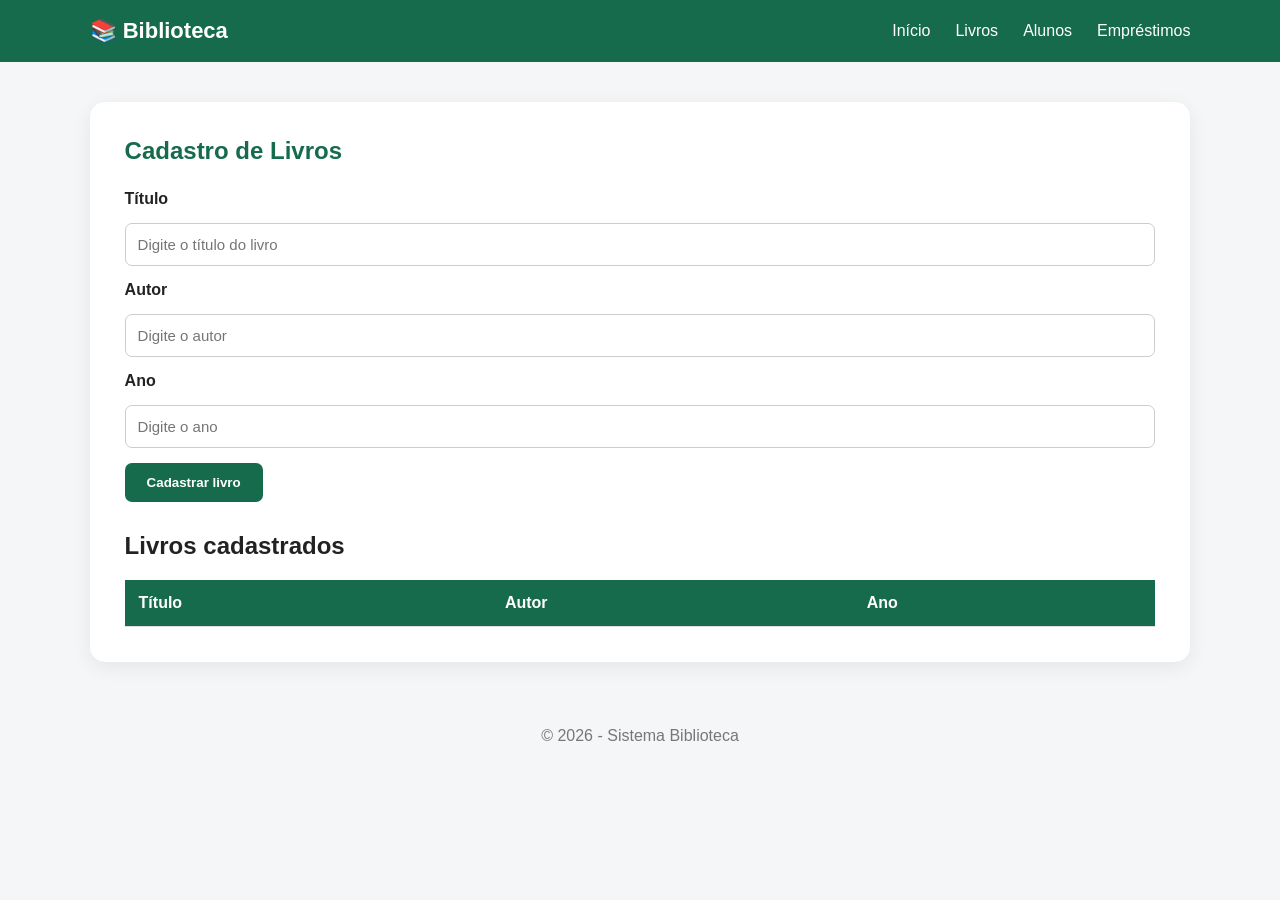
==== pages/livros.html @ 2948d111 "feat:estiliza a home do site" ====
<!DOCTYPE html>
<html lang="pt-BR">

<head>
<meta charset="UTF-8">
<meta name="viewport" content="width=device-width, initial-scale=1.0">

<title>Livros - Biblioteca</title>

<link rel="stylesheet" href="../css/style.css">
</head>

<body>

<header>

<div class="logo">
📚 Biblioteca
</div>

<nav>
<a href="../index.html">Início</a>
<a href="livros.html">Livros</a>
<a href="alunos.html">Alunos</a>
<a href="emprestimos.html">Empréstimos</a>
</nav>

</header>

<main class="container">

<section class="page">

<h1>Cadastro de Livros</h1>

<form class="form" id="formLivro">

<label for="titulo">Título</label>
<input
type="text"
id="titulo"
placeholder="Digite o título do livro"
required
>

<label for="autor">Autor</label>
<input
type="text"
id="autor"
placeholder="Digite o autor"
required
>

<label for="ano">Ano</label>
<input
type="number"
id="ano"
placeholder="Digite o ano"
required
>

<button type="submit">
Cadastrar livro
</button>

</form>

<h2>Livros cadastrados</h2>

<table>

<thead>
<tr>
<th>Título</th>
<th>Autor</th>
<th>Ano</th>
</tr>
</thead>

<tbody id="listaLivros">

</tbody>

</table>

</section>

</main>

<footer>
<p>© 2026 - Sistema Biblioteca</p>
</footer>

<script src="../js/script.js"></script>

</body>
</html>
---- css/style.css ----
* {
    margin: 0;
    padding: 0;
    box-sizing: border-box;
    }
    
    body {
    font-family: Arial, sans-serif;
    background: #f4f6f8;
    color: #222;
    }
    
    /* HEADER */
    
    header {
    background: #176b4d;
    color: white;
    padding: 18px 7%;
    display: flex;
    justify-content: space-between;
    align-items: center;
    }
    
    .logo {
    font-size: 22px;
    font-weight: bold;
    }
    
    nav {
    display: flex;
    gap: 25px;
    }
    
    nav a {
    color: white;
    text-decoration: none;
    font-weight: 500;
    }
    
    nav a:hover {
    opacity: 0.8;
    }
    
    /* CONTAINER */
    
    .container {
    width: 86%;
    max-width: 1200px;
    margin: auto;
    }
    
    /* HERO */
    
    .hero {
    margin-top: 40px;
    padding: 70px 50px;
    background: white;
    border-radius: 15px;
    box-shadow: 0 5px 20px rgba(0, 0, 0, 0.08);
    }
    
    .hero h1 {
    font-size: 42px;
    color: #176b4d;
    margin-bottom: 15px;
    }
    
    .hero p {
    font-size: 18px;
    color: #555;
    margin-bottom: 30px;
    }
    
    .btn {
    display: inline-block;
    background: #176b4d;
    color: white;
    text-decoration: none;
    padding: 13px 22px;
    border-radius: 8px;
    font-weight: bold;
    }
    
    .btn:hover {
    background: #12543d;
    }
    
    /* CARDS */
    
    .cards {
    display: grid;
    grid-template-columns: repeat(3, 1fr);
    gap: 25px;
    margin: 35px 0;
    }
    
    .card {
    background: white;
    padding: 30px;
    border-radius: 15px;
    box-shadow: 0 5px 20px rgba(0, 0, 0, 0.07);
    }
    
    .card span {
    font-size: 35px;
    }
    
    .card h2 {
    margin: 15px 0 10px;
    color: #176b4d;
    }
    
    .card p {
    color: #666;
    margin-bottom: 20px;
    }
    
    .card a {
    color: #176b4d;
    text-decoration: none;
    font-weight: bold;
    }
    
    /* PÁGINAS */
    
    .page {
    margin-top: 40px;
    background: white;
    padding: 35px;
    border-radius: 15px;
    box-shadow: 0 5px 20px rgba(0, 0, 0, 0.07);
    }
    
    .page h1 {
    color: #176b4d;
    margin-bottom: 25px;
    }
    
    /* FORMULÁRIOS */
    
    .form {
    display: grid;
    gap: 15px;
    margin-bottom: 30px;
    }
    
    .form label {
    font-weight: bold;
    }
    
    .form input,
    .form select {
    padding: 12px;
    border: 1px solid #ccc;
    border-radius: 7px;
    font-size: 15px;
    }
    
    .form button {
    width: fit-content;
    background: #176b4d;
    color: white;
    border: none;
    padding: 12px 22px;
    border-radius: 7px;
    cursor: pointer;
    font-weight: bold;
    }
    
    .form button:hover {
    background: #12543d;
    }
    
    /* TABELAS */
    
    table {
    width: 100%;
    border-collapse: collapse;
    margin-top: 20px;
    }
    
    th,
    td {
    padding: 14px;
    text-align: left;
    border-bottom: 1px solid #ddd;
    }
    
    th {
    background: #176b4d;
    color: white;
    }
    
    tr:hover {
    background: #f5f5f5;
    }
    
    /* FOOTER */
    
    footer {
    text-align: center;
    padding: 25px;
    margin-top: 40px;
    color: #777;
    }
    
    /* RESPONSIVO */
    
    @media (max-width: 800px) {
    
    header {
    flex-direction: column;
    gap: 15px;
    }
    
    nav {
    flex-wrap: wrap;
    justify-content: center;
    }
    
    .cards{
    grid-template-columns: 1fr;
    }
    
    .hero h1 {
    font-size: 32px;
    }
    }
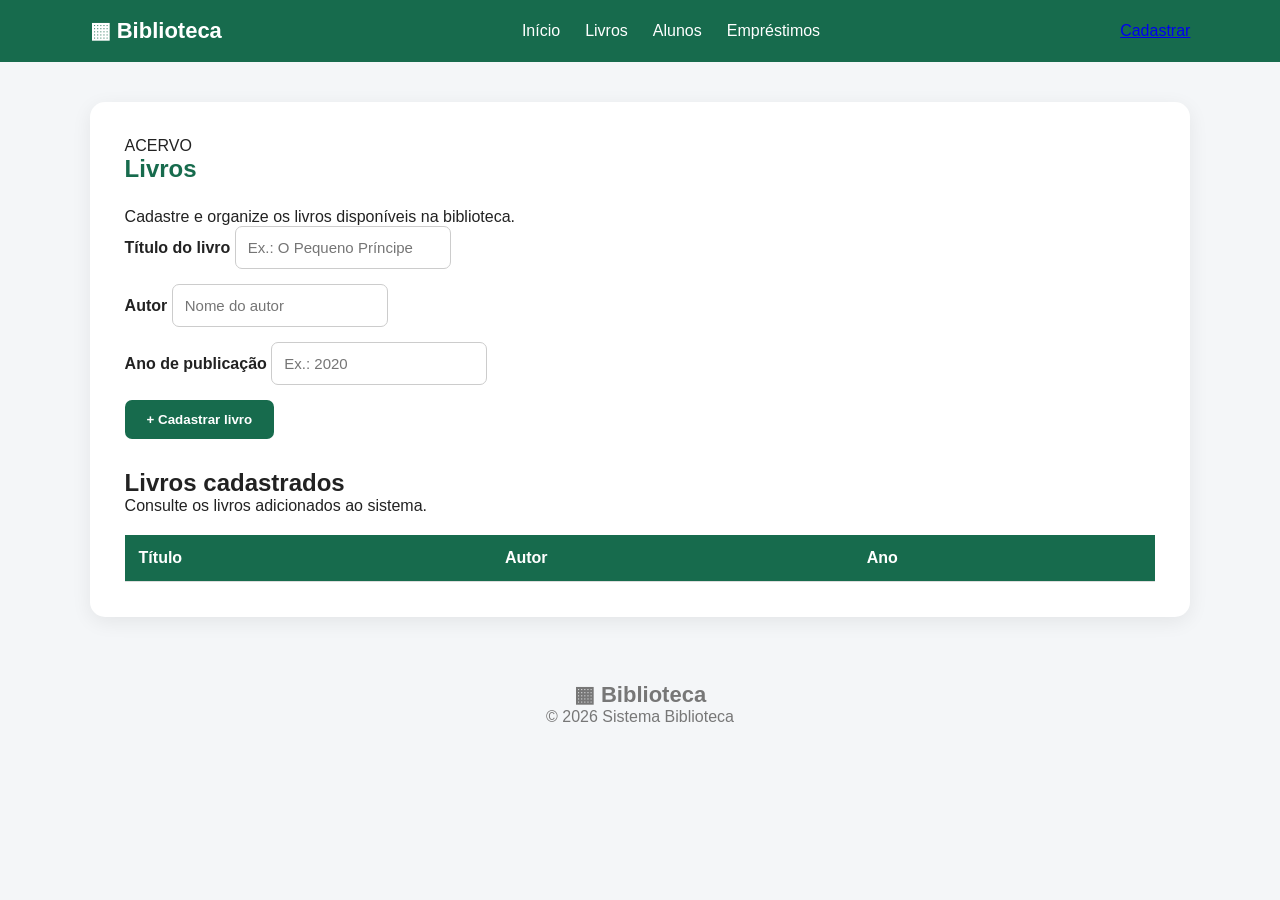
==== commit 1f78f354: "feat:melhora a página de livros" ====
--- a/pages/livros.html
+++ b/pages/livros.html
@@ -2,79 +2,168 @@
 <html lang="pt-BR">
 
 <head>
+
 <meta charset="UTF-8">
-<meta name="viewport" content="width=device-width, initial-scale=1.0">
-
-<title>Livros - Biblioteca</title>
+
+<meta name="viewport"
+content="width=device-width, initial-scale=1.0">
+
+<title>Livros | Biblioteca</title>
 
 <link rel="stylesheet" href="../css/style.css">
+
 </head>
 
 <body>
 
-<header>
+<header class="header">
 
 <div class="logo">
-📚 Biblioteca
-</div>
-
-<nav>
-<a href="../index.html">Início</a>
-<a href="livros.html">Livros</a>
-<a href="alunos.html">Alunos</a>
-<a href="emprestimos.html">Empréstimos</a>
+<span class="logo-icon">▦</span>
+<span>Biblioteca</span>
+</div>
+
+<nav class="nav">
+
+<a href="../index.html">
+Início
+</a>
+
+<a href="livros.html" class="active">
+Livros
+</a>
+
+<a href="alunos.html">
+Alunos
+</a>
+
+<a href="emprestimos.html">
+Empréstimos
+</a>
+
 </nav>
 
+<a href="cadastro.html" class="header-button">
+Cadastrar
+</a>
+
 </header>
 
+
 <main class="container">
 
 <section class="page">
 
-<h1>Cadastro de Livros</h1>
+<div class="page-header">
+
+<div>
+
+<span class="eyebrow">
+ACERVO
+</span>
+
+<h1>
+Livros
+</h1>
+
+<p>
+Cadastre e organize os livros
+disponíveis na biblioteca.
+</p>
+
+</div>
+
+</div>
+
 
 <form class="form" id="formLivro">
 
-<label for="titulo">Título</label>
+<div class="form-group">
+
+<label for="titulo">
+Título do livro
+</label>
+
 <input
 type="text"
 id="titulo"
-placeholder="Digite o título do livro"
+placeholder="Ex.: O Pequeno Príncipe"
 required
 >
 
-<label for="autor">Autor</label>
+</div>
+
+
+<div class="form-group">
+
+<label for="autor">
+Autor
+</label>
+
 <input
 type="text"
 id="autor"
-placeholder="Digite o autor"
+placeholder="Nome do autor"
 required
 >
 
-<label for="ano">Ano</label>
+</div>
+
+
+<div class="form-group">
+
+<label for="ano">
+Ano de publicação
+</label>
+
 <input
 type="number"
 id="ano"
-placeholder="Digite o ano"
+placeholder="Ex.: 2020"
 required
 >
 
-<button type="submit">
-Cadastrar livro
+</div>
+
+
+<button type="submit" class="primary-button">
++ Cadastrar livro
 </button>
 
 </form>
 
-<h2>Livros cadastrados</h2>
+
+<div class="table-container">
+
+<div class="table-header">
+
+<div>
+
+<h2>
+Livros cadastrados
+</h2>
+
+<p>
+Consulte os livros adicionados ao sistema.
+</p>
+
+</div>
+
+</div>
+
+
+<div class="table-scroll">
 
 <table>
 
 <thead>
+
 <tr>
 <th>Título</th>
 <th>Autor</th>
 <th>Ano</th>
 </tr>
+
 </thead>
 
 <tbody id="listaLivros">
@@ -83,15 +172,36 @@
 
 </table>
 
+</div>
+
+</div>
+
 </section>
 
 </main>
 
-<footer>
-<p>© 2026 - Sistema Biblioteca</p>
+
+<footer class="footer">
+
+<div class="logo">
+
+<span class="logo-icon">
+▦
+</span>
+
+Biblioteca
+
+</div>
+
+<p>
+© 2026 Sistema Biblioteca
+</p>
+
 </footer>
 
+
 <script src="../js/script.js"></script>
 
 </body>
+
 </html>
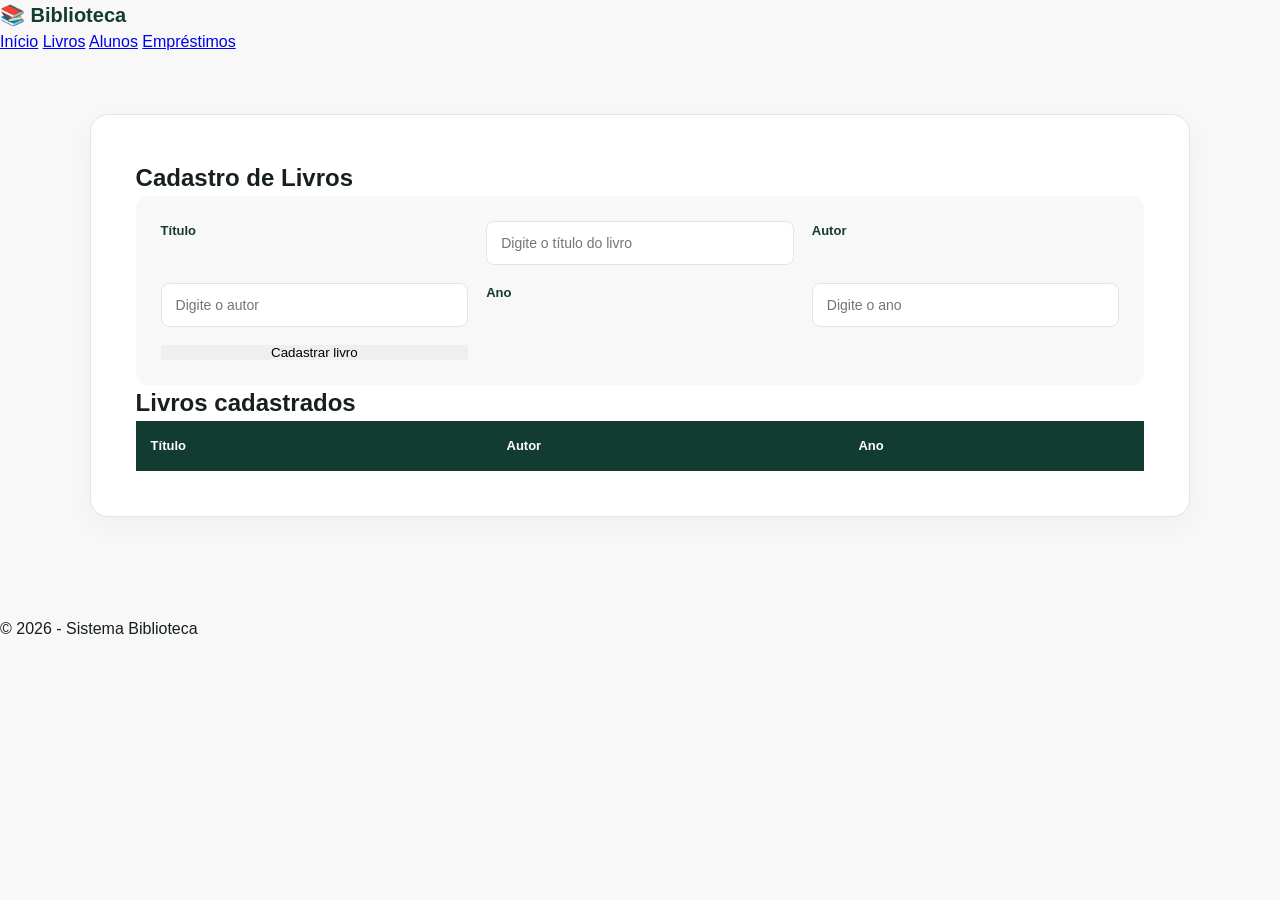
==== commit cda99292: "Merge pull request #1 from Arthuremanu10/feature/css feat:estiliza a home do site" ====
--- a/pages/livros.html
+++ b/pages/livros.html
@@ -2,168 +2,79 @@
 <html lang="pt-BR">
 
 <head>
+<meta charset="UTF-8">
+<meta name="viewport" content="width=device-width, initial-scale=1.0">
 
-<meta charset="UTF-8">
-
-<meta name="viewport"
-content="width=device-width, initial-scale=1.0">
-
-<title>Livros | Biblioteca</title>
+<title>Livros - Biblioteca</title>
 
 <link rel="stylesheet" href="../css/style.css">
-
 </head>
 
 <body>
 
-<header class="header">
+<header>
 
 <div class="logo">
-<span class="logo-icon">▦</span>
-<span>Biblioteca</span>
+📚 Biblioteca
 </div>
 
-<nav class="nav">
-
-<a href="../index.html">
-Início
-</a>
-
-<a href="livros.html" class="active">
-Livros
-</a>
-
-<a href="alunos.html">
-Alunos
-</a>
-
-<a href="emprestimos.html">
-Empréstimos
-</a>
-
+<nav>
+<a href="../index.html">Início</a>
+<a href="livros.html">Livros</a>
+<a href="alunos.html">Alunos</a>
+<a href="emprestimos.html">Empréstimos</a>
 </nav>
 
-<a href="cadastro.html" class="header-button">
-Cadastrar
-</a>
-
 </header>
-
 
 <main class="container">
 
 <section class="page">
 
-<div class="page-header">
-
-<div>
-
-<span class="eyebrow">
-ACERVO
-</span>
-
-<h1>
-Livros
-</h1>
-
-<p>
-Cadastre e organize os livros
-disponíveis na biblioteca.
-</p>
-
-</div>
-
-</div>
-
+<h1>Cadastro de Livros</h1>
 
 <form class="form" id="formLivro">
 
-<div class="form-group">
-
-<label for="titulo">
-Título do livro
-</label>
-
+<label for="titulo">Título</label>
 <input
 type="text"
 id="titulo"
-placeholder="Ex.: O Pequeno Príncipe"
+placeholder="Digite o título do livro"
 required
 >
 
-</div>
-
-
-<div class="form-group">
-
-<label for="autor">
-Autor
-</label>
-
+<label for="autor">Autor</label>
 <input
 type="text"
 id="autor"
-placeholder="Nome do autor"
+placeholder="Digite o autor"
 required
 >
 
-</div>
-
-
-<div class="form-group">
-
-<label for="ano">
-Ano de publicação
-</label>
-
+<label for="ano">Ano</label>
 <input
 type="number"
 id="ano"
-placeholder="Ex.: 2020"
+placeholder="Digite o ano"
 required
 >
 
-</div>
-
-
-<button type="submit" class="primary-button">
-+ Cadastrar livro
+<button type="submit">
+Cadastrar livro
 </button>
 
 </form>
 
-
-<div class="table-container">
-
-<div class="table-header">
-
-<div>
-
-<h2>
-Livros cadastrados
-</h2>
-
-<p>
-Consulte os livros adicionados ao sistema.
-</p>
-
-</div>
-
-</div>
-
-
-<div class="table-scroll">
+<h2>Livros cadastrados</h2>
 
 <table>
 
 <thead>
-
 <tr>
 <th>Título</th>
 <th>Autor</th>
 <th>Ano</th>
 </tr>
-
 </thead>
 
 <tbody id="listaLivros">
@@ -172,36 +83,15 @@
 
 </table>
 
-</div>
-
-</div>
-
 </section>
 
 </main>
 
-
-<footer class="footer">
-
-<div class="logo">
-
-<span class="logo-icon">
-▦
-</span>
-
-Biblioteca
-
-</div>
-
-<p>
-© 2026 Sistema Biblioteca
-</p>
-
+<footer>
+<p>© 2026 - Sistema Biblioteca</p>
 </footer>
-
 
 <script src="../js/script.js"></script>
 
 </body>
-
 </html>
--- a/css/style.css
+++ b/css/style.css
@@ -4,225 +4,637 @@
     box-sizing: border-box;
     }
     
+    :root {
+    --green-dark: #123c32;
+    --green: #176b55;
+    --green-light: #e8f2ef;
+    --white: #ffffff;
+    --background: #f7f8f7;
+    --text: #17201d;
+    --text-light: #68736f;
+    --border: #e1e6e3;
+    }
+    
     body {
-    font-family: Arial, sans-serif;
-    background: #f4f6f8;
-    color: #222;
-    }
-    
-    /* HEADER */
-    
-    header {
-    background: #176b4d;
+    font-family: Arial, Helvetica, sans-serif;
+    background: var(--background);
+    color: var(--text);
+    line-height: 1.5;
+    }
+    
+    /* =========================
+    CABEÇALHO
+    ========================= */
+    
+    .header {
+    width: 100%;
+    min-height: 76px;
+    padding: 0 7%;
+    display: flex;
+    align-items: center;
+    justify-content: space-between;
+    background: var(--white);
+    border-bottom: 1px solid var(--border);
+    }
+    
+    .logo {
+    display: flex;
+    align-items: center;
+    gap: 10px;
+    font-size: 20px;
+    font-weight: 700;
+    color: var(--green-dark);
+    }
+    
+    .logo-icon {
+    width: 34px;
+    height: 34px;
+    display: flex;
+    align-items: center;
+    justify-content: center;
+    border-radius: 9px;
+    background: var(--green);
     color: white;
-    padding: 18px 7%;
-    display: flex;
-    justify-content: space-between;
-    align-items: center;
-    }
-    
-    .logo {
-    font-size: 22px;
-    font-weight: bold;
-    }
-    
-    nav {
-    display: flex;
-    gap: 25px;
-    }
-    
-    nav a {
+    font-size: 20px;
+    }
+    
+    .nav {
+    display: flex;
+    align-items: center;
+    gap: 30px;
+    }
+    
+    .nav a {
+    position: relative;
+    color: var(--text-light);
+    text-decoration: none;
+    font-size: 14px;
+    font-weight: 600;
+    }
+    
+    .nav a:hover,
+    .nav a.active {
+    color: var(--green);
+    }
+    
+    .header-button {
+    padding: 11px 20px;
+    border-radius: 8px;
+    background: var(--green-dark);
     color: white;
     text-decoration: none;
-    font-weight: 500;
-    }
-    
-    nav a:hover {
-    opacity: 0.8;
-    }
-    
-    /* CONTAINER */
-    
-    .container {
+    font-size: 14px;
+    font-weight: 600;
+    }
+    
+    .header-button:hover {
+    background: var(--green);
+    }
+    
+    /* =========================
+    HERO
+    ========================= */
+    
+    .hero {
     width: 86%;
-    max-width: 1200px;
-    margin: auto;
-    }
-    
-    /* HERO */
-    
-    .hero {
-    margin-top: 40px;
-    padding: 70px 50px;
+    max-width: 1250px;
+    margin: 70px auto 100px;
+    display: grid;
+    grid-template-columns: 1fr 1fr;
+    gap: 70px;
+    align-items: center;
+    }
+    
+    .hero-content {
+    max-width: 600px;
+    }
+    
+    .eyebrow {
+    display: inline-block;
+    margin-bottom: 18px;
+    color: var(--green);
+    font-size: 12px;
+    font-weight: 800;
+    letter-spacing: 2px;
+    }
+    
+    .hero h1 {
+    margin-bottom: 25px;
+    color: var(--green-dark);
+    font-size: clamp(40px, 5vw, 64px);
+    line-height: 1.05;
+    letter-spacing: -2px;
+    }
+    
+    .hero h1 span {
+    color: var(--green);
+    }
+    
+    .hero p {
+    max-width: 520px;
+    margin-bottom: 32px;
+    color: var(--text-light);
+    font-size: 18px;
+    }
+    
+    .hero-buttons {
+    display: flex;
+    align-items: center;
+    gap: 12px;
+    }
+    
+    .primary-button,
+    .secondary-button {
+    padding: 14px 22px;
+    border-radius: 8px;
+    text-decoration: none;
+    font-size: 14px;
+    font-weight: 700;
+    }
+    
+    .primary-button {
+    background: var(--green-dark);
+    color: white;
+    }
+    
+    .primary-button:hover {
+    background: var(--green);
+    }
+    
+    .secondary-button {
     background: white;
-    border-radius: 15px;
-    box-shadow: 0 5px 20px rgba(0, 0, 0, 0.08);
-    }
-    
-    .hero h1 {
-    font-size: 42px;
-    color: #176b4d;
-    margin-bottom: 15px;
-    }
-    
-    .hero p {
-    font-size: 18px;
-    color: #555;
+    color: var(--green-dark);
+    border: 1px solid var(--border);
+    }
+    
+    .secondary-button:hover {
+    border-color: var(--green);
+    }
+    
+    /* =========================
+    IMAGEM
+    ========================= */
+    
+    .hero-image {
+    position: relative;
+    height: 480px;
+    border-radius: 20px;
+    overflow: hidden;
+    }
+    
+    .hero-image img {
+    width: 100%;
+    height: 100%;
+    object-fit: cover;
+    display: block;
+    }
+    
+    .image-card {
+    position: absolute;
+    left: 25px;
+    bottom: 25px;
+    padding: 18px 22px;
+    display: flex;
+    flex-direction: column;
+    gap: 4px;
+    background: rgba(255, 255, 255, 0.94);
+    border-radius: 12px;
+    }
+    
+    .image-card strong {
+    color: var(--green-dark);
+    }
+    
+    .image-card span {
+    color: var(--text-light);
+    font-size: 12px;
+    }
+    
+    /* =========================
+    FUNCIONALIDADES
+    ========================= */
+    
+    .features {
+    width: 86%;
+    max-width: 1250px;
+    margin: 0 auto 100px;
+    }
+    
+    .section-heading {
     margin-bottom: 30px;
     }
     
-    .btn {
-    display: inline-block;
-    background: #176b4d;
-    color: white;
-    text-decoration: none;
-    padding: 13px 22px;
-    border-radius: 8px;
-    font-weight: bold;
-    }
-    
-    .btn:hover {
-    background: #12543d;
-    }
-    
-    /* CARDS */
+    .section-heading > span {
+    color: var(--green);
+    font-size: 12px;
+    font-weight: 800;
+    letter-spacing: 2px;
+    }
+    
+    .section-heading h2 {
+    margin-top: 8px;
+    color: var(--green-dark);
+    font-size: 34px;
+    }
     
     .cards {
     display: grid;
     grid-template-columns: repeat(3, 1fr);
-    gap: 25px;
-    margin: 35px 0;
-    }
-    
-    .card {
+    gap: 20px;
+    }
+    
+    .feature-card {
+    padding: 30px;
     background: white;
-    padding: 30px;
-    border-radius: 15px;
-    box-shadow: 0 5px 20px rgba(0, 0, 0, 0.07);
-    }
-    
-    .card span {
-    font-size: 35px;
-    }
-    
-    .card h2 {
-    margin: 15px 0 10px;
-    color: #176b4d;
-    }
-    
-    .card p {
-    color: #666;
-    margin-bottom: 20px;
-    }
-    
-    .card a {
-    color: #176b4d;
+    border: 1px solid var(--border);
+    border-radius: 14px;
     text-decoration: none;
-    font-weight: bold;
-    }
-    
-    /* PÁGINAS */
+    transition: 0.25s;
+    }
+    
+    .feature-card:hover {
+    transform: translateY(-5px);
+    border-color: #b8cec6;
+    box-shadow: 0 15px 35px rgba(18, 60, 50, 0.08);
+    }
+    
+    .feature-icon {
+    width: 46px;
+    height: 46px;
+    margin-bottom: 22px;
+    display: flex;
+    align-items: center;
+    justify-content: center;
+    border-radius: 10px;
+    background: var(--green-light);
+    color: var(--green);
+    font-size: 21px;
+    }
+    
+    .feature-card h3 {
+    margin-bottom: 10px;
+    color: var(--green-dark);
+    font-size: 20px;
+    }
+    
+    .feature-card p {
+    margin-bottom: 25px;
+    color: var(--text-light);
+    font-size: 14px;
+    }
+    
+    .card-link {
+    color: var(--green);
+    font-size: 13px;
+    font-weight: 700;
+    }
+    
+    /* =========================
+    SOBRE
+    ========================= */
+    
+    .about {
+    width: 86%;
+    max-width: 1250px;
+    margin: 0 auto 100px;
+    padding: 50px;
+    display: flex;
+    align-items: center;
+    justify-content: space-between;
+    background: var(--green-dark);
+    border-radius: 18px;
+    color: white;
+    }
+    
+    .about .eyebrow {
+    color: #a9cfc3;
+    }
+    
+    .about h2 {
+    max-width: 650px;
+    margin-bottom: 15px;
+    font-size: 34px;
+    line-height: 1.15;
+    }
+    
+    .about p {
+    max-width: 600px;
+    color: #bdd0ca;
+    }
+    
+    .about-number {
+    min-width: 150px;
+    display: flex;
+    flex-direction: column;
+    align-items: flex-end;
+    }
+    
+    .about-number strong {
+    font-size: 70px;
+    line-height: 1;
+    }
+    
+    .about-number span {
+    color: #bdd0ca;
+    text-align: right;
+    font-size: 13px;
+    }
+    
+    /* =========================
+    RODAPÉ
+    ========================= */
+    
+    .footer {
+    width: 100%;
+    padding: 30px 7%;
+    display: flex;
+    align-items: center;
+    justify-content: space-between;
+    background: white;
+    border-top: 1px solid var(--border);
+    }
+    
+    .footer p {
+    color: var(--text-light);
+    font-size: 13px;
+    }
+    
+    /* =========================
+    PÁGINAS INTERNAS
+    ========================= */
+    
+    .container {
+    width: 86%;
+    max-width: 1250px;
+    margin: 0 auto;
+    }
     
     .page {
-    margin-top: 40px;
+    margin: 60px 0 100px;
+    padding: 45px;
     background: white;
-    padding: 35px;
-    border-radius: 15px;
-    box-shadow: 0 5px 20px rgba(0, 0, 0, 0.07);
-    }
-    
-    .page h1 {
-    color: #176b4d;
-    margin-bottom: 25px;
-    }
-    
-    /* FORMULÁRIOS */
+    border: 1px solid var(--border);
+    border-radius: 18px;
+    box-shadow: 0 10px 30px rgba(18, 60, 50, 0.04);
+    }
+    
+    .page-header {
+    margin-bottom: 35px;
+    }
+    
+    .page-header h1 {
+    margin-bottom: 8px;
+    color: var(--green-dark);
+    font-size: 38px;
+    }
+    
+    .page-header p {
+    color: var(--text-light);
+    }
+    
+    /* =========================
+    FORMULÁRIOS
+    ========================= */
     
     .form {
     display: grid;
-    gap: 15px;
-    margin-bottom: 30px;
+    grid-template-columns: repeat(3, 1fr);
+    gap: 18px;
+    padding: 25px;
+    background: var(--background);
+    border-radius: 12px;
+    }
+    
+    .form-group {
+    display: flex;
+    flex-direction: column;
+    gap: 7px;
     }
     
     .form label {
-    font-weight: bold;
+    color: var(--green-dark);
+    font-size: 13px;
+    font-weight: 700;
     }
     
     .form input,
     .form select {
-    padding: 12px;
-    border: 1px solid #ccc;
-    border-radius: 7px;
-    font-size: 15px;
+    width: 100%;
+    padding: 13px 14px;
+    border: 1px solid var(--border);
+    border-radius: 8px;
+    background: white;
+    outline: none;
+    font-size: 14px;
+    transition: 0.2s;
+    }
+    
+    .form input:focus,
+    .form select:focus {
+    border-color: var(--green);
+    box-shadow: 0 0 0 3px var(--green-light);
     }
     
     .form button {
-    width: fit-content;
-    background: #176b4d;
-    color: white;
+    align-self: end;
     border: none;
-    padding: 12px 22px;
-    border-radius: 7px;
     cursor: pointer;
-    font-weight: bold;
-    }
-    
-    .form button:hover {
-    background: #12543d;
-    }
-    
-    /* TABELAS */
+    }
+    
+    /* =========================
+    TABELAS
+    ========================= */
+    
+    .table-container {
+    margin-top: 40px;
+    }
+    
+    .table-header {
+    margin-bottom: 20px;
+    }
+    
+    .table-header h2 {
+    color: var(--green-dark);
+    font-size: 22px;
+    }
+    
+    .table-header p {
+    margin-top: 5px;
+    color: var(--text-light);
+    font-size: 14px;
+    }
+    
+    .table-scroll {
+    overflow-x: auto;
+    border: 1px solid var(--border);
+    border-radius: 10px;
+    }
     
     table {
     width: 100%;
     border-collapse: collapse;
-    margin-top: 20px;
-    }
-    
-    th,
+    background: white;
+    }
+    
+    th {
+    padding: 15px;
+    background: var(--green-dark);
+    color: white;
+    text-align: left;
+    font-size: 13px;
+    }
+    
     td {
-    padding: 14px;
+    padding: 15px;
+    border-bottom: 1px solid var(--border);
+    color: var(--text-light);
+    font-size: 14px;
+    }
+    
+    tbody tr:last-child td {
+    border-bottom: none;
+    }
+    
+    tbody tr:hover {
+    background: var(--green-light);
+    }
+    
+    /* =========================
+    RESPONSIVIDADE
+    ========================= */
+    
+    @media (max-width: 900px) {
+    
+    .header {
+    height: auto;
+    padding: 20px 6%;
+    flex-wrap: wrap;
+    gap: 18px;
+    }
+    
+    .nav {
+    order: 3;
+    width: 100%;
+    justify-content: center;
+    gap: 20px;
+    }
+    
+    .hero {
+    grid-template-columns: 1fr;
+    margin-top: 45px;
+    gap: 40px;
+    }
+    
+    .hero-image {
+    height: 400px;
+    }
+    
+    .cards {
+    grid-template-columns: 1fr;
+    }
+    
+    .about {
+    flex-direction: column;
+    align-items: flex-start;
+    gap: 40px;
+    }
+    
+    .about-number {
+    align-items: flex-start;
+    }
+    
+    .about-number span {
     text-align: left;
-    border-bottom: 1px solid #ddd;
-    }
-    
-    th {
-    background: #176b4d;
-    color: white;
-    }
-    
-    tr:hover {
-    background: #f5f5f5;
-    }
-    
-    /* FOOTER */
-    
-    footer {
+    }
+    
+    .form {
+    grid-template-columns: 1fr;
+    }
+    
+    .form button {
+    width: 100%;
+    }
+    }
+    
+    @media (max-width: 600px) {
+    
+    .header {
+    padding: 16px 5%;
+    }
+    
+    .header-button {
+    display: none;
+    }
+    
+    .nav {
+    gap: 14px;
+    overflow-x: auto;
+    justify-content: flex-start;
+    }
+    
+    .nav a {
+    white-space: nowrap;
+    font-size: 13px;
+    }
+    
+    .hero {
+    width: 90%;
+    margin-top: 35px;
+    margin-bottom: 70px;
+    }
+    
+    .hero h1 {
+    font-size: 42px;
+    letter-spacing: -1px;
+    }
+    
+    .hero p {
+    font-size: 16px;
+    }
+    
+    .hero-buttons {
+    flex-direction: column;
+    align-items: stretch;
+    }
+    
+    .primary-button,
+    .secondary-button {
     text-align: center;
-    padding: 25px;
-    margin-top: 40px;
-    color: #777;
-    }
-    
-    /* RESPONSIVO */
-    
-    @media (max-width: 800px) {
-    
-    header {
+    }
+    
+    .hero-image {
+    height: 330px;
+    }
+    
+    .features,
+    .about {
+    width: 90%;
+    }
+    
+    .section-heading h2 {
+    font-size: 28px;
+    }
+    
+    .about {
+    padding: 30px;
+    }
+    
+    .about h2 {
+    font-size: 27px;
+    }
+    
+    .footer {
     flex-direction: column;
     gap: 15px;
     }
     
-    nav {
-    flex-wrap: wrap;
-    justify-content: center;
-    }
-    
-    .cards{
-    grid-template-columns: 1fr;
-    }
-    
-    .hero h1 {
-    font-size: 32px;
+    .page {
+    padding: 20px;
+    margin-top: 35px;
+    border-radius: 12px;
+    }
+    
+    .page-header h1 {
+    font-size: 30px;
     }
     }
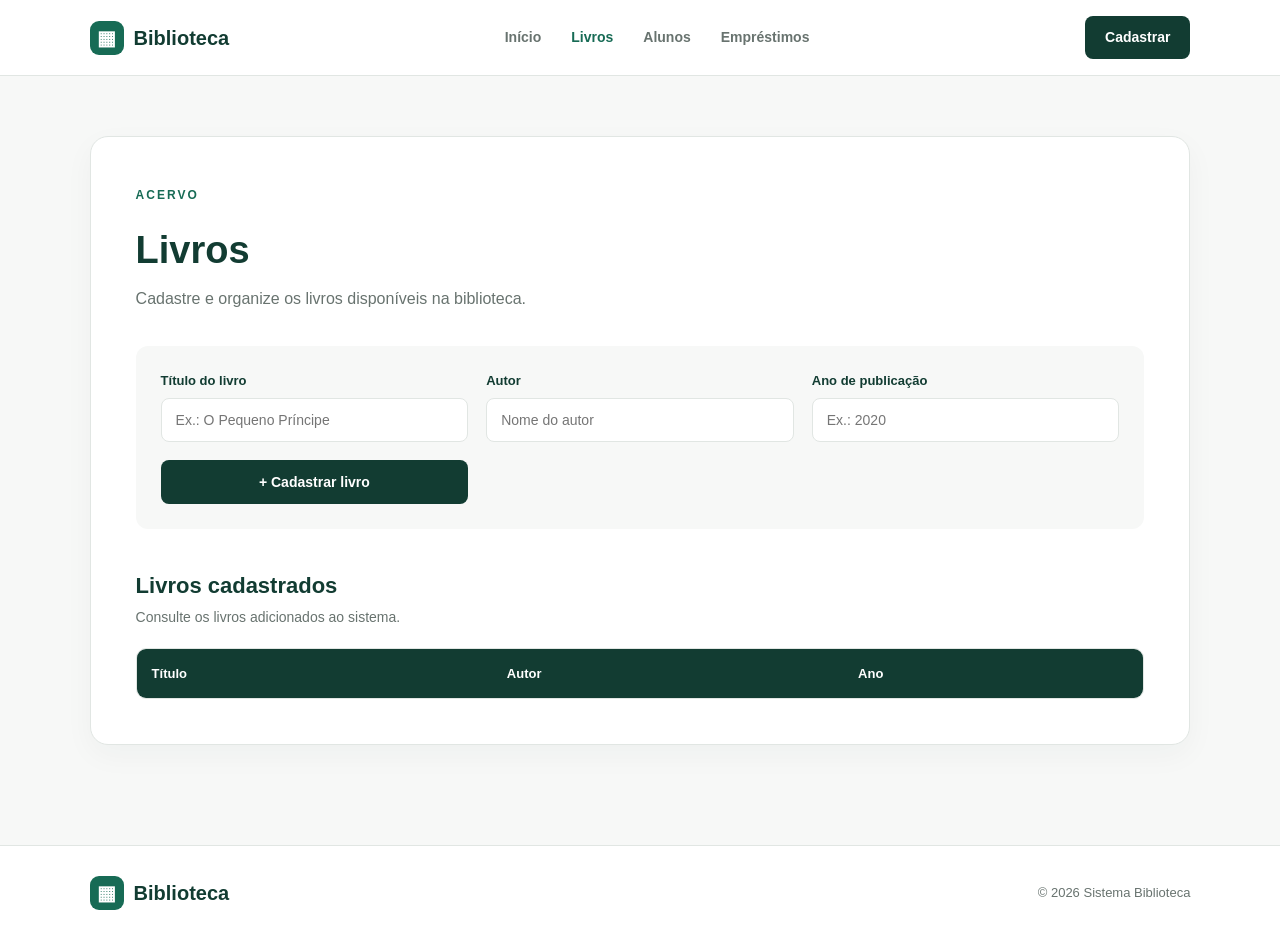
==== commit f4055ba3: "Merge pull request #2 from Arthuremanu10/feature/html criação da página livros (biblioteca)" ====
--- a/pages/livros.html
+++ b/pages/livros.html
@@ -2,79 +2,168 @@
 <html lang="pt-BR">
 
 <head>
+
 <meta charset="UTF-8">
-<meta name="viewport" content="width=device-width, initial-scale=1.0">
-
-<title>Livros - Biblioteca</title>
+
+<meta name="viewport"
+content="width=device-width, initial-scale=1.0">
+
+<title>Livros | Biblioteca</title>
 
 <link rel="stylesheet" href="../css/style.css">
+
 </head>
 
 <body>
 
-<header>
+<header class="header">
 
 <div class="logo">
-📚 Biblioteca
-</div>
-
-<nav>
-<a href="../index.html">Início</a>
-<a href="livros.html">Livros</a>
-<a href="alunos.html">Alunos</a>
-<a href="emprestimos.html">Empréstimos</a>
+<span class="logo-icon">▦</span>
+<span>Biblioteca</span>
+</div>
+
+<nav class="nav">
+
+<a href="../index.html">
+Início
+</a>
+
+<a href="livros.html" class="active">
+Livros
+</a>
+
+<a href="alunos.html">
+Alunos
+</a>
+
+<a href="emprestimos.html">
+Empréstimos
+</a>
+
 </nav>
 
+<a href="cadastro.html" class="header-button">
+Cadastrar
+</a>
+
 </header>
 
+
 <main class="container">
 
 <section class="page">
 
-<h1>Cadastro de Livros</h1>
+<div class="page-header">
+
+<div>
+
+<span class="eyebrow">
+ACERVO
+</span>
+
+<h1>
+Livros
+</h1>
+
+<p>
+Cadastre e organize os livros
+disponíveis na biblioteca.
+</p>
+
+</div>
+
+</div>
+
 
 <form class="form" id="formLivro">
 
-<label for="titulo">Título</label>
+<div class="form-group">
+
+<label for="titulo">
+Título do livro
+</label>
+
 <input
 type="text"
 id="titulo"
-placeholder="Digite o título do livro"
+placeholder="Ex.: O Pequeno Príncipe"
 required
 >
 
-<label for="autor">Autor</label>
+</div>
+
+
+<div class="form-group">
+
+<label for="autor">
+Autor
+</label>
+
 <input
 type="text"
 id="autor"
-placeholder="Digite o autor"
+placeholder="Nome do autor"
 required
 >
 
-<label for="ano">Ano</label>
+</div>
+
+
+<div class="form-group">
+
+<label for="ano">
+Ano de publicação
+</label>
+
 <input
 type="number"
 id="ano"
-placeholder="Digite o ano"
+placeholder="Ex.: 2020"
 required
 >
 
-<button type="submit">
-Cadastrar livro
+</div>
+
+
+<button type="submit" class="primary-button">
++ Cadastrar livro
 </button>
 
 </form>
 
-<h2>Livros cadastrados</h2>
+
+<div class="table-container">
+
+<div class="table-header">
+
+<div>
+
+<h2>
+Livros cadastrados
+</h2>
+
+<p>
+Consulte os livros adicionados ao sistema.
+</p>
+
+</div>
+
+</div>
+
+
+<div class="table-scroll">
 
 <table>
 
 <thead>
+
 <tr>
 <th>Título</th>
 <th>Autor</th>
 <th>Ano</th>
 </tr>
+
 </thead>
 
 <tbody id="listaLivros">
@@ -83,15 +172,36 @@
 
 </table>
 
+</div>
+
+</div>
+
 </section>
 
 </main>
 
-<footer>
-<p>© 2026 - Sistema Biblioteca</p>
+
+<footer class="footer">
+
+<div class="logo">
+
+<span class="logo-icon">
+▦
+</span>
+
+Biblioteca
+
+</div>
+
+<p>
+© 2026 Sistema Biblioteca
+</p>
+
 </footer>
 
+
 <script src="../js/script.js"></script>
 
 </body>
+
 </html>
